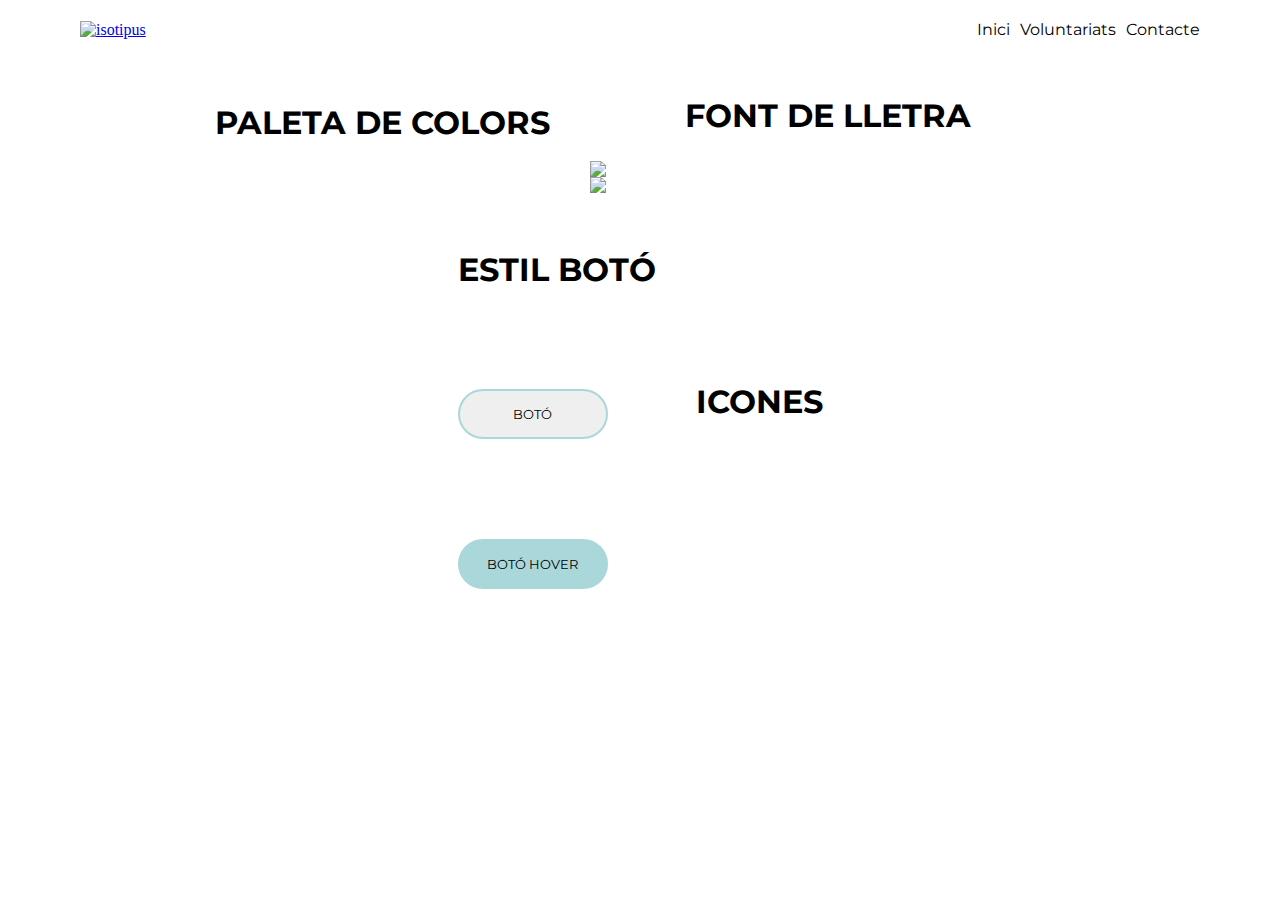
==== guiaDeEstils.html @ 5f6fc706 "Add files via upload" ====
<!DOCTYPE html>
<html lang="ca">
<head>
    <meta charset="UTF-8">
    <meta name="viewport" content="width=device-width, initial-scale=1.0">
    <title>Guia d'Estils</title>
    <link rel="stylesheet" href="guiaDeEstils.css">
</head>
<body>
    <header>
        <nav class="logoHeader">
            <a href="index.html">
                <img src="./imatges/Isotipus-imagotipus.png" alt="isotipus">
            </a>
        </nav>
        <nav class="menuHeader">
            <nav><a href="index.html">Inici</a></nav>
            <nav><a href="voluntariats.html">Voluntariats</a></nav>
            <nav><a href="contacte.html">Contacte</a></nav>
        </nav>
    </header>

    <div class="divGeneralPaletaDeColors">
        <div class="colorFont">
            <h2>PALETA DE COLORS</h2>
            <img src="./imatges/paletaDeColors.png" alt="">
        </div>
        <div class="colorFont2">
            <h2>FONT DE LLETRA</h2>
            <img src="./imatges/lletra1.png">
            <img src="./imatges/lletra2.png">
        </div>        
    </div>

    <div class="divGeneralBotoIcones">
        <div class="botoIcon">
            <h2>ESTIL BOTÓ</h2>
            <button class="bt1">BOTÓ</button>
            <button class="bt2">BOTÓ HOVER</button>
        </div>
        <div class="botoIcon2">
            <h2>ICONES</h2>
            <img src="./imatges/iconsCua.png" alt="">
        </div>  
    </div>
</body>
</html>
---- guiaDeEstils.css ----
@import url('https://fonts.googleapis.com/css2?family=Montserrat:ital,wght@0,100..900;1,100..900&display=swap');

:root {
    --color1: #92C7CF;
    --boto: #AAD7D9;
    --color3: #FBF9F1;
    --color4: #E5E1DA;
}


body, html {
    margin: 0;
    padding: 0;
}



/* HEADER */
header {
    height: auto;

    display: flex;
    align-items: center;
    justify-content: space-between;

    margin-left: 80px;
    margin-right: 80px;
    margin-top: 20px;
    margin-bottom: 0px;
}

.logoHeader img {
    width: 150px;
}

.menuHeader {
    display: flex;
    align-items: center;
    justify-content: center;
    gap: 10px;
}

.menuHeader a {
    text-decoration: none;
    font-family: 'Montserrat';
    color: black;
}

/* PALETA I FONT */
.divGeneralPaletaDeColors {
    margin: 30px 70px;

    display: flex;
    align-items: center;
    justify-content: center;
    gap: 40px;
}

.colorFont h2 {
    font-family: 'Montserrat';
    font-size: 2em;
}

.colorFont img {
    width: 280px;
}

.colorFont2 {
    display: flex;
    align-items: center;
    justify-content: center;
    flex-direction: column;
}

.colorFont2 h2 {
    font-family: 'Montserrat';
    font-size: 2em;
}

.colorFont2 img {
    width: 475px;
}

/* BOTÓ I ICON */
.divGeneralBotoIcones {
    margin: 30px 70px;

    display: flex;
    align-items: center;
    justify-content: center;
    gap: 40px;
}

.botoIcon h2 {
    font-family: 'Montserrat';
    font-size: 2em;
}

.botoIcon .bt1 {
    width: 150px;
    height: 50px;

    border: 2px solid var(--boto);
    border-radius: 50px;

    margin: 100px 0px;

    text-decoration: none;
    font-family: 'Montserrat';
    cursor: pointer;

    display: flex;
    align-items: center;
    justify-content: center;
}

.botoIcon .bt2 {
    width: 150px;
    height: 50px;

    border: 2px solid var(--boto);
    border-radius: 50px;
    background-color: var(--boto);

    margin: 100px 0px;

    text-decoration: none;
    font-family: 'Montserrat';
    cursor: pointer;

    display: flex;
    align-items: center;
    justify-content: center;
}

.botoIcon2 h2 {
    font-family: 'Montserrat';
    font-size: 2em;
    padding-bottom: 90px;
}

.botoIcon2 img {
    width: 175px;
}
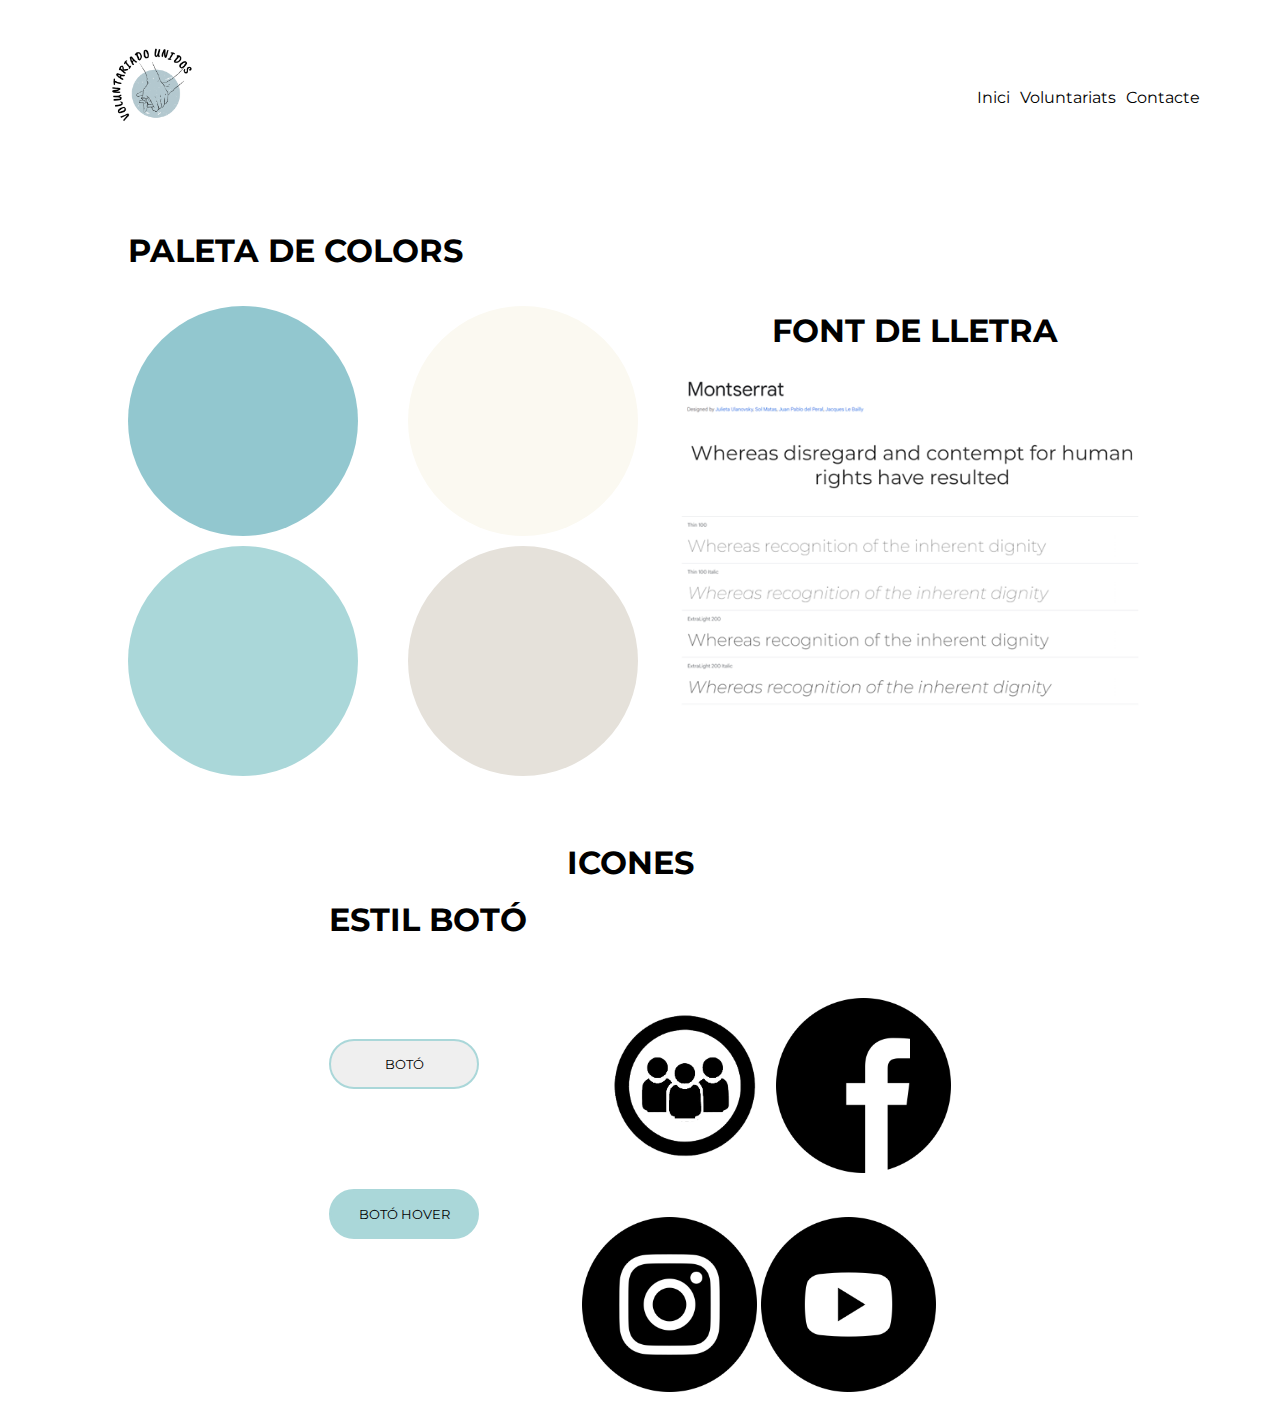
==== commit 8213ece9: "Add files via upload" ====
--- a/guiaDeEstils.html
+++ b/guiaDeEstils.html
@@ -23,7 +23,16 @@
     <div class="divGeneralPaletaDeColors">
         <div class="colorFont">
             <h2>PALETA DE COLORS</h2>
-            <img src="./imatges/paletaDeColors.png" alt="">
+            <div class="divColors">
+                <div>
+                    <div class="color1"></div>
+                    <div class="color2"></div>
+                </div>
+                <div>
+                    <div class="color3"></div>
+                    <div class="color4"></div>
+                </div>
+            </div>
         </div>
         <div class="colorFont2">
             <h2>FONT DE LLETRA</h2>
@@ -40,7 +49,16 @@
         </div>
         <div class="botoIcon2">
             <h2>ICONES</h2>
-            <img src="./imatges/iconsCua.png" alt="">
+            <div class="icons">
+                <div class="icons1">
+                    <img src="./imatges/iconsCua.png" alt="">
+                    <img src="./imatges/facebook.png" alt="">
+                </div>
+                <div class="icons2">
+                    <img src="./imatges/instagram.png" alt="">
+                    <img src="./imatges/youtube.png" alt="">
+                </div>
+            </div>
         </div>  
     </div>
 </body>
--- a/guiaDeEstils.css
+++ b/guiaDeEstils.css
@@ -56,13 +56,48 @@
     gap: 40px;
 }
 
+.divColors {
+    display: flex;
+    align-items: center;
+    justify-content: center;
+    gap: 50px;
+}
+
+.color1 {
+    width: 230px;
+    height: 230px;
+    border-radius: 500px;
+    background-color: var(--color1);
+    margin: 10px 0px;
+}
+
+.color2 {
+    width: 230px;
+    height: 230px;
+    border-radius: 500px;
+    background-color: var(--boto);
+    margin: 10px 0px;
+}
+
+.color3 {
+    width: 230px;
+    height: 230px;
+    border-radius: 500px;
+    background-color: var(--color3);
+    margin: 10px 0px;
+}
+
+.color4 {
+    width: 230px;
+    height: 230px;
+    border-radius: 500px;
+    background-color: var(--color4);
+    margin: 10px 0px;
+}
+
 .colorFont h2 {
     font-family: 'Montserrat';
     font-size: 2em;
-}
-
-.colorFont img {
-    width: 280px;
 }
 
 .colorFont2 {
@@ -133,6 +168,19 @@
     justify-content: center;
 }
 
+
+.icons {
+    display: flex;
+    align-items: center;
+    justify-content: center;
+    flex-direction: column;
+    gap: 40px;
+}
+
+.icons1 {
+    margin-left: 30px;
+}
+
 .botoIcon2 h2 {
     font-family: 'Montserrat';
     font-size: 2em;
